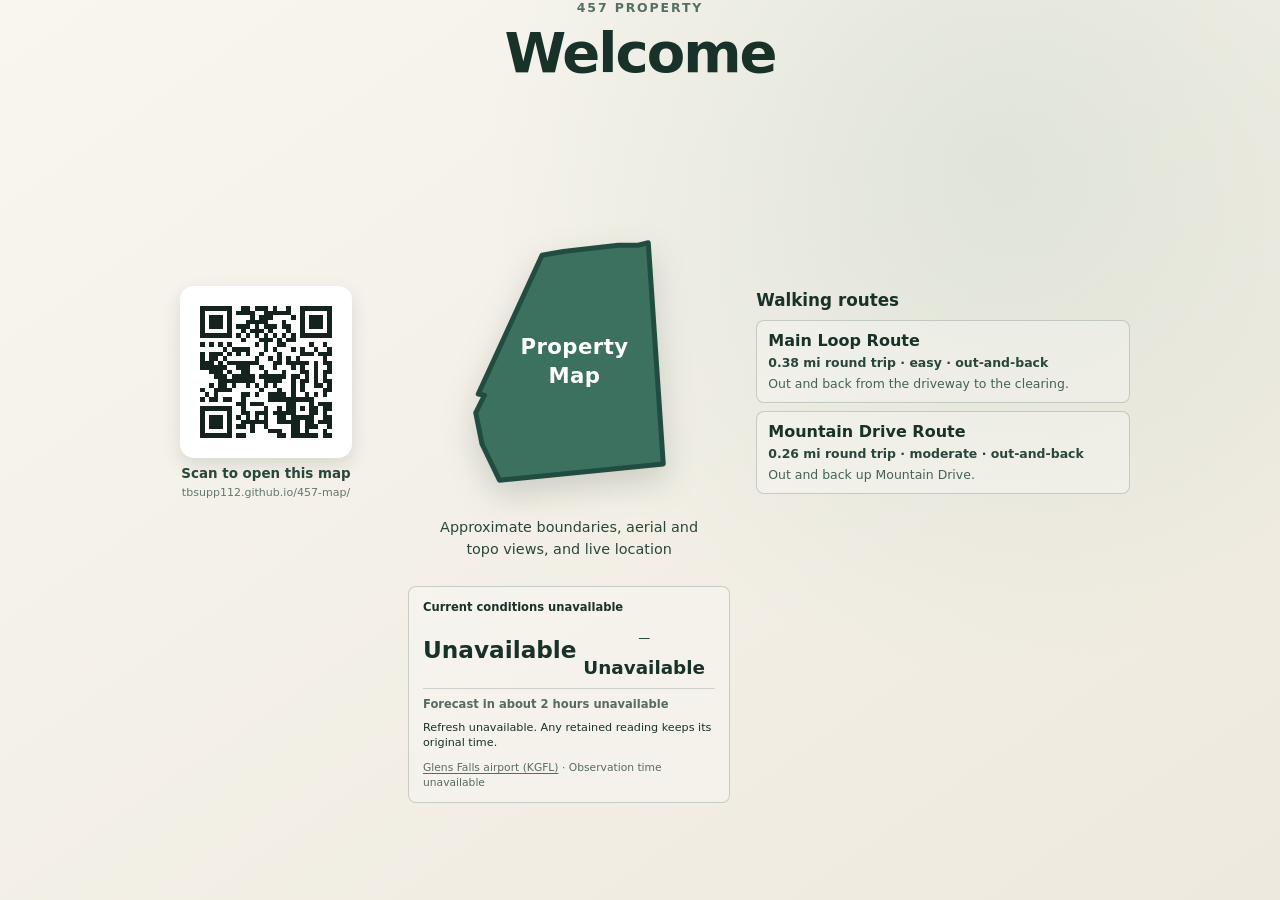
==== index.html @ 67abc8db "update/2026-11-03-terrain-context-zoom" ====
<!doctype html>
<html lang="en">
<head>
  <meta charset="utf-8">
  <meta name="viewport" content="width=device-width, initial-scale=1, viewport-fit=cover">
  <meta name="theme-color" content="#f3f0e8">
  <title>457 Property</title>
  <link rel="icon" href="data:,">
  <link rel="stylesheet" href="shared.css?v=20261104-1">
  <link rel="stylesheet" href="home.css?v=20261104-1">
</head>
<body>
  <header class="home-header">
    <p>457 Property</p>
    <h1>Welcome</h1>
  </header>
  <main class="home-main">
    <div class="home-layout">
    <a class="map-card" href="map.html?focus=property" aria-label="Open the Property Map">
      <svg class="parcel-icon" viewBox="0 0 180 220" role="img" aria-labelledby="map-icon-title">
        <title id="map-icon-title">Property Map</title>
        <path d="M17 136 L22 137 L15 151 L20 176 L34 205 L165 192 L153 15 L145 17 L129 17 L85 22 L68 25 Z"></path>
        <text x="94" y="104">Property</text>
        <text x="94" y="127">Map</text>
      </svg>
      <span>Approximate boundaries, aerial and topo views, and live location</span>
    </a>
    <section class="home-weather" aria-labelledby="home-weather-title">
      <h2 id="home-weather-title" class="weather-accessible-title">Weather</h2>
      <div id="home-weather-content"><p>Weather is unavailable.</p></div>
    </section>
    <!-- Static QR target: regenerate this asset if the public site URL changes. -->
    <section class="home-qr" aria-labelledby="home-qr-caption">
      <div class="home-qr-image">
        <img src="assets/qr/457-map-qr.svg" width="165" height="165" alt="QR code linking to the 457 Property map">
      </div>
      <p id="home-qr-caption">Scan to open this map</p>
      <p class="home-qr-url">tbsupp112.github.io/457-map/</p>
    </section>
    <section class="home-routes" id="home-routes" aria-labelledby="home-routes-title" hidden>
      <h2 id="home-routes-title">Walking routes</h2>
      <div id="home-route-list"></div>
    </section>
    </div>
  </main>
  <script src="route-details.js?v=20261104-1" defer></script>
  <script src="weather.js?v=20261104-1" defer></script>
  <script src="home.js?v=20261104-1" defer></script>
</body>
</html>
---- shared.css ----
:root {
  --shared-surface-dark: rgba(20, 35, 29, 0.95);
  --shared-surface-light: #f3f0e8;
  --shared-text-on-dark: #ffffff;
  --shared-text-deep: #183129;
  --shared-text-muted: #61776f;
  --shared-accent: #3c7160;
  --shared-accent-dark: #214d40;
  --shared-accent-deep: #173a2f;
}

.route-details-popout {
  position: absolute;
  z-index: 20;
  width: min(350px, calc(100vw - 44px));
  padding: 17px;
  border: 1px solid rgba(41, 70, 60, 0.3);
  border-radius: 13px;
  color: var(--shared-text-deep);
  background: rgba(253, 252, 247, 0.98);
  box-shadow: 0 16px 40px rgba(28, 50, 42, 0.25);
}
.route-details-popout[hidden] { display: none; }
.route-details-popout h3 { margin: 0 34px 10px 0; font-size: 1.05rem; }
.route-details-close {
  position: absolute;
  top: 7px;
  right: 8px;
  width: 32px;
  height: 32px;
  padding: 0;
  border: 0;
  border-radius: 7px;
  color: #29463c;
  background: transparent;
  font-size: 25px;
  line-height: 1;
  cursor: pointer;
}
.route-details-close:hover,
.route-details-close:focus-visible { background: rgba(60, 113, 96, 0.12); }
.route-elevation-chart { width: 100%; height: auto; display: block; overflow: visible; }
.route-elevation-baseline { stroke: rgba(41, 70, 60, 0.24); stroke-width: 1; }
.route-elevation-area { fill: rgba(60, 113, 96, 0.13); }
.route-elevation-line {
  fill: none;
  stroke: var(--shared-accent);
  stroke-width: 3;
  stroke-linecap: round;
  stroke-linejoin: round;
}
.route-elevation-label { fill: var(--shared-text-muted); font-size: 10px; font-weight: 700; }
.route-elevation-unavailable { margin: 14px 0; color: var(--shared-text-muted); font-size: 0.8rem; }
.route-elevation-stats {
  display: grid;
  grid-template-columns: 1fr 1fr;
  gap: 8px;
  margin-top: 5px;
}
.route-elevation-stats span {
  display: grid;
  gap: 2px;
  padding: 8px 9px;
  border-radius: 8px;
  background: rgba(60, 113, 96, 0.08);
}
.route-elevation-stats small { color: var(--shared-text-muted); font-size: 0.68rem; }
.route-elevation-stats strong { font-size: 0.9rem; }
.route-elevation-note { margin: 10px 0; color: var(--shared-text-muted); font-size: 0.72rem; line-height: 1.4; }

.property-weather { color: var(--shared-text-deep); font-size: 0.78rem; line-height: 1.4; }
.property-weather p { margin: 0; }
.weather-accessible-title { position: absolute !important; width: 1px; height: 1px; padding: 0; margin: -1px !important; overflow: hidden; clip-path: inset(50%); white-space: nowrap; border: 0; }
.weather-status { margin-bottom: 5px !important; font-size: 0.72rem; font-weight: 700; }
.weather-status--stale { color: #8a4e13; }
.weather-metrics { display: grid; grid-template-columns: minmax(0, 1fr) minmax(0, 1fr); align-items: center; gap: 8px; }
.weather-temperature-group { min-width: 0; }
.weather-temperature-line { display: flex; align-items: center; flex-wrap: wrap; gap: 6px; }
.weather-temperature { font-size: 1.65rem; font-weight: 750; line-height: 1.2; }
.weather-condition-icon { width: 36px; height: 36px; flex: 0 0 36px; fill: none; stroke: currentColor; stroke-width: 1.8; stroke-linecap: round; stroke-linejoin: round; }
.weather-condition-text { margin-top: 3px !important; font-size: 0.7rem; }
.weather-wind { display: grid; justify-items: center; text-align: center; min-width: 0; }
.weather-wind-symbol { display: grid; place-items: center; height: 36px; font-size: 0.75rem; }
.weather-wind-arrow { width: 32px; height: 36px; fill: none; stroke: currentColor; stroke-width: 2.8; stroke-linecap: round; stroke-linejoin: round; }
.weather-wind-speed { font-size: 1.15rem; font-weight: 750; line-height: 1.25; }
.weather-wind-unit { font-size: 0.72em; font-weight: 600; }
.weather-wind-direction, .weather-wind-gust { font-size: 0.69rem; }
.weather-reading + .weather-reading { margin-top: 2px; }
.weather-observed-precipitation { margin-top: 7px !important; }
.weather-station { margin-top: 9px !important; color: #566b63; font-size: 0.67rem; }
.weather-station a { color: inherit; text-underline-offset: 2px; }
.weather-forecast { margin-top: 9px; padding-top: 7px; border-top: 1px solid rgba(41, 70, 60, 0.18); color: #566b63; font-size: 0.72rem; }
.weather-forecast-title { margin-bottom: 5px !important; font-weight: 700; }
.weather-forecast .weather-temperature { font-size: 1.1rem; }
.weather-forecast .weather-condition-icon { width: 26px; height: 26px; flex-basis: 26px; }
.weather-forecast .weather-wind-symbol { height: 26px; }
.weather-forecast .weather-wind-arrow { width: 23px; height: 26px; stroke-width: 2.5; }
.weather-forecast .weather-wind-speed { font-size: 0.9rem; }
.weather-forecast .weather-wind-direction { font-size: 0.65rem; }
.weather-forecast .weather-reading { margin-top: 4px; }
.weather-message { margin-top: 7px !important; font-size: 0.7rem; }
.property-weather--compact .weather-temperature { font-size: 1.45rem; }
.property-weather--compact .weather-forecast .weather-temperature { font-size: 1.05rem; }
---- home.css ----
:root {
  color-scheme: light;
  font-family: Inter, ui-sans-serif, system-ui, -apple-system, BlinkMacSystemFont, "Segoe UI", sans-serif;
  color: var(--shared-text-deep);
  background: var(--shared-surface-light);
}

* { box-sizing: border-box; }
button { font: inherit; }

body {
  min-height: 100vh;
  min-height: 100dvh;
  margin: 0;
  display: grid;
  grid-template-rows: auto 1fr;
  background: radial-gradient(circle at 78% 18%, rgba(104, 156, 131, 0.14), transparent 32rem), linear-gradient(145deg, #f8f6ef 0%, #eee9de 100%);
}

.home-header { padding: clamp(28px, 6vw, 64px) clamp(22px, 7vw, 92px) 0; }
.home-header p {
  margin: 0 0 5px;
  color: #547064;
  font-size: 0.78rem;
  font-weight: 800;
  letter-spacing: 0.15em;
  text-transform: uppercase;
}
.home-header h1 {
  margin: 0;
  font-size: clamp(2rem, 4.5vw, 3.5rem);
  font-weight: 650;
  letter-spacing: -0.035em;
}
.home-main {
  width: 100%;
  display: grid;
  place-items: center;
  padding: clamp(30px, 6vw, 72px) clamp(22px, 7vw, 92px);
}
.home-layout {
  width: min(980px, 100%);
  display: grid;
  grid-template-areas:
    "map"
    "weather"
    "routes"
    "qr";
  justify-items: center;
  align-items: center;
  gap: clamp(24px, 4vh, 36px);
}
.map-card {
  grid-area: map;
  width: min(310px, 82vw);
  display: flex;
  flex-direction: column;
  align-items: center;
  gap: 18px;
  color: #29463c;
  text-align: center;
  text-decoration: none;
  transition: transform 160ms ease, color 160ms ease;
}
.parcel-icon {
  width: min(235px, 64vw);
  overflow: visible;
  filter: drop-shadow(0 13px 16px rgba(28, 50, 42, 0.18));
}
.parcel-icon path {
  fill: var(--shared-accent);
  stroke: var(--shared-accent-dark);
  stroke-linejoin: round;
  stroke-width: 4;
}
.parcel-icon text {
  fill: #fff;
  font-size: 17px;
  font-weight: 750;
  letter-spacing: 0.02em;
  text-anchor: middle;
}
.map-card span { max-width: 290px; font-size: 0.92rem; line-height: 1.5; }
.map-card:hover, .map-card:focus-visible { color: #102b22; transform: translateY(-4px); }
.map-card:focus-visible { border-radius: 8px; outline: 3px solid #b36c2d; outline-offset: 8px; }

.home-qr {
  grid-area: qr;
  display: grid;
  justify-items: center;
  gap: 5px;
  color: #29463c;
  text-align: center;
}
.home-qr-image {
  display: grid;
  place-items: center;
  padding: 11px;
  border-radius: 14px;
  background: var(--shared-text-on-dark);
  box-shadow: 0 7px 18px rgba(28, 50, 42, 0.13);
}
.home-qr img {
  width: clamp(120px, 31vw, 165px);
  height: auto;
  display: block;
}
.home-qr p { margin: 0; }
.home-qr-image + p { margin-top: 3px; font-size: 0.84rem; font-weight: 750; }
.home-qr-url { color: var(--shared-text-muted); font-size: 0.69rem; }

.home-routes {
  grid-area: routes;
  width: min(440px, 86vw);
  position: relative;
}
.home-weather {
  grid-area: weather;
  width: min(440px, 100%);
  padding: 12px 14px;
  border: 1px solid rgba(41, 70, 60, 0.22);
  border-radius: 8px;
  background: rgba(255, 255, 255, 0.28);
}
.home-weather h2 { margin: 0 0 8px; font-size: 1rem; }
.home-routes h2 { margin: 0 0 10px; font-size: 1.05rem; }
#home-route-list { display: grid; gap: 8px; }
.home-route-entry { position: relative; }
.route-card {
  width: 100%;
  display: grid;
  gap: 3px;
  padding: 11px 13px;
  border: 1px solid rgba(41, 70, 60, 0.22);
  border-radius: 8px;
  color: inherit;
  background: rgba(255, 255, 255, 0.28);
  text-align: left;
  cursor: pointer;
}
.route-card:hover,
.route-card:focus-visible,
.route-card[aria-expanded="true"] {
  border-color: var(--shared-accent);
  background: rgba(255, 255, 255, 0.56);
}
.route-card:focus-visible { outline: 3px solid #b36c2d; outline-offset: 2px; }
.route-card span { font-size: 0.78rem; line-height: 1.4; }
.route-card-title { font-size: 1rem; line-height: 1.25; }
.route-card-facts { color: #29463c; font-weight: 650; }
.route-card-description { color: #456158; }

.route-details-popout {
  top: calc(100% + 10px);
  right: 0;
}
.route-map-link {
  display: inline-flex;
  min-height: 38px;
  align-items: center;
  padding: 7px 11px;
  border-radius: 7px;
  color: var(--shared-text-on-dark);
  background: var(--shared-accent);
  font-size: 0.78rem;
  font-weight: 750;
  text-decoration: none;
}
.route-map-link:hover,
.route-map-link:focus-visible { background: var(--shared-accent-dark); }

@media (max-width: 600px) {
  .home-main { justify-content: flex-start; }
}

@media (min-width: 620px) {
  .home-layout {
    grid-template-areas: "qr map routes" ". weather .";
    grid-template-columns: minmax(105px, 0.72fr) minmax(170px, 1fr) minmax(185px, 1.16fr);
    gap: clamp(10px, 2.2vw, 26px);
  }

  .map-card { width: 100%; }
  .parcel-icon { width: clamp(155px, 24vw, 225px); }
  .map-card span { font-size: clamp(0.75rem, 1.6vw, 0.9rem); }
  .home-qr img { width: clamp(92px, 16vw, 150px); }
  .home-routes { width: 100%; justify-self: stretch; }
  .home-routes h2 { font-size: clamp(0.93rem, 1.8vw, 1.05rem); }
  .route-card { padding: 10px 11px; }
  .route-card-title { font-size: clamp(0.88rem, 1.8vw, 1rem); }
  .route-card span { font-size: clamp(0.69rem, 1.45vw, 0.78rem); }
  .route-details-popout {
    top: 50%;
    right: calc(100% + 12px);
    transform: translateY(-50%);
  }
}

@media (min-width: 601px) {
  body {
    align-content: center;
    justify-items: center;
    row-gap: 42px;
  }

  .home-header {
    padding: 0;
    text-align: center;
  }

  .home-main {
    padding: 0 clamp(18px, 3vw, 32px);
    justify-content: center;
  }
}
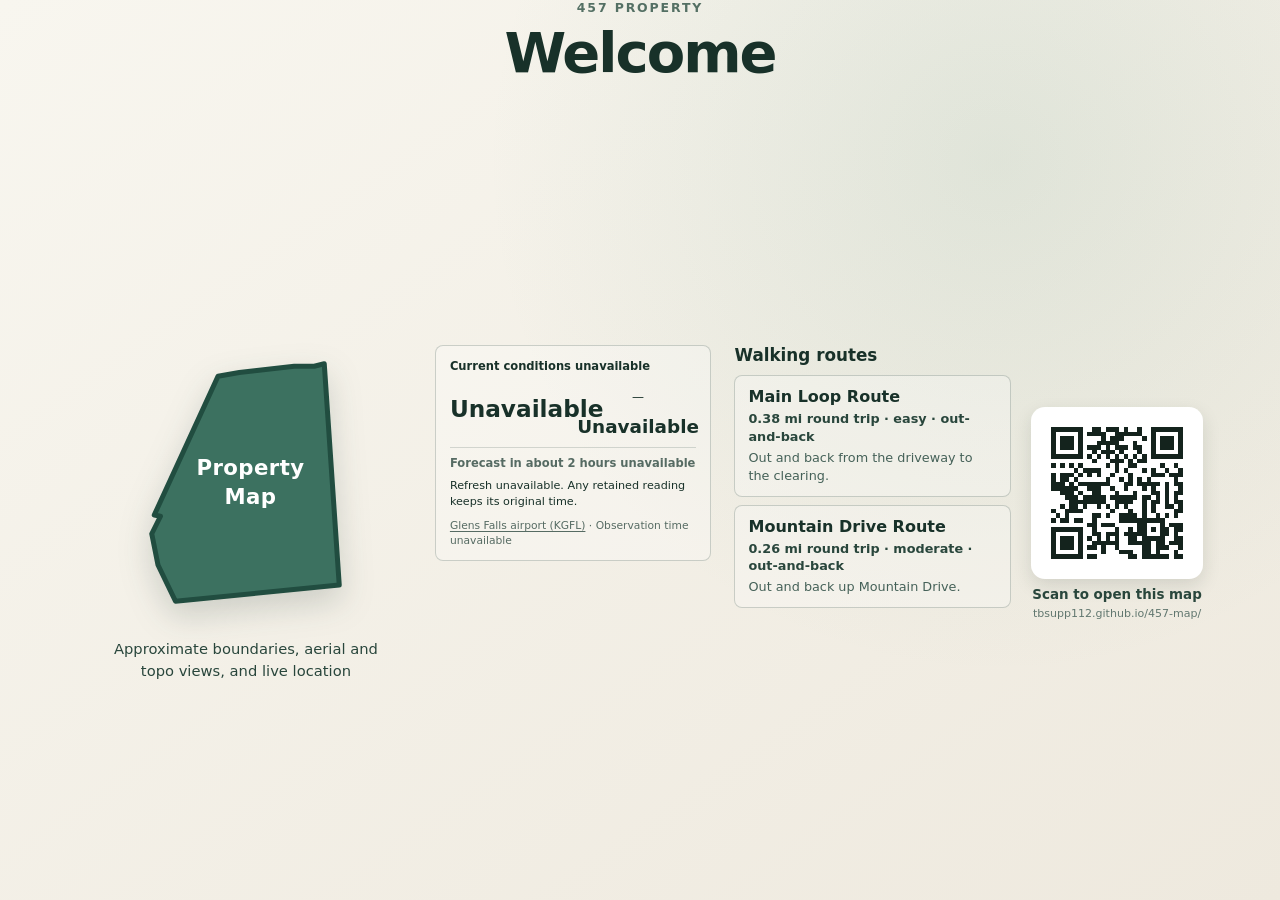
==== commit 10f1527f: "Add files via upload" ====
--- a/index.html
+++ b/index.html
@@ -6,8 +6,8 @@
   <meta name="theme-color" content="#f3f0e8">
   <title>457 Property</title>
   <link rel="icon" href="data:,">
-  <link rel="stylesheet" href="shared.css?v=20261104-1">
-  <link rel="stylesheet" href="home.css?v=20261104-1">
+  <link rel="stylesheet" href="shared.css?v=20261113-3">
+  <link rel="stylesheet" href="home.css?v=20261113-3">
 </head>
 <body>
   <header class="home-header">
@@ -29,6 +29,10 @@
       <h2 id="home-weather-title" class="weather-accessible-title">Weather</h2>
       <div id="home-weather-content"><p>Weather is unavailable.</p></div>
     </section>
+    <section class="home-routes" id="home-routes" aria-labelledby="home-routes-title" hidden>
+      <h2 id="home-routes-title">Walking routes</h2>
+      <div id="home-route-list"></div>
+    </section>
     <!-- Static QR target: regenerate this asset if the public site URL changes. -->
     <section class="home-qr" aria-labelledby="home-qr-caption">
       <div class="home-qr-image">
@@ -37,14 +41,10 @@
       <p id="home-qr-caption">Scan to open this map</p>
       <p class="home-qr-url">tbsupp112.github.io/457-map/</p>
     </section>
-    <section class="home-routes" id="home-routes" aria-labelledby="home-routes-title" hidden>
-      <h2 id="home-routes-title">Walking routes</h2>
-      <div id="home-route-list"></div>
-    </section>
     </div>
   </main>
-  <script src="route-details.js?v=20261104-1" defer></script>
-  <script src="weather.js?v=20261104-1" defer></script>
-  <script src="home.js?v=20261104-1" defer></script>
+  <script src="route-details.js?v=20261113-3" defer></script>
+  <script src="weather.js?v=20261113-3" defer></script>
+  <script src="home.js?v=20261113-3" defer></script>
 </body>
 </html>
--- a/home.css
+++ b/home.css
@@ -39,7 +39,7 @@
   padding: clamp(30px, 6vw, 72px) clamp(22px, 7vw, 92px);
 }
 .home-layout {
-  width: min(980px, 100%);
+  width: min(1120px, 100%);
   display: grid;
   grid-template-areas:
     "map"
@@ -47,7 +47,7 @@
     "routes"
     "qr";
   justify-items: center;
-  align-items: center;
+  align-items: start;
   gap: clamp(24px, 4vh, 36px);
 }
 .map-card {
@@ -175,25 +175,41 @@
 
 @media (min-width: 620px) {
   .home-layout {
-    grid-template-areas: "qr map routes" ". weather .";
-    grid-template-columns: minmax(105px, 0.72fr) minmax(170px, 1fr) minmax(185px, 1.16fr);
-    gap: clamp(10px, 2.2vw, 26px);
-  }
-
+    grid-template-areas: "map map" "weather routes" "qr qr";
+    grid-template-columns: minmax(0, 1fr) minmax(0, 1fr);
+    justify-items: stretch;
+    align-items: start;
+    gap: clamp(20px, 2.8vw, 32px);
+  }
+
+  .map-card { width: min(360px, 100%); justify-self: center; }
+  .parcel-icon { width: clamp(155px, 26vw, 225px); }
+  .map-card span { font-size: clamp(0.82rem, 1.5vw, 0.92rem); }
+  .home-weather, .home-routes { width: 100%; }
+  .home-qr { justify-self: center; }
+  .home-qr img { width: clamp(110px, 15vw, 150px); }
+  .home-routes h2 { font-size: clamp(0.98rem, 1.5vw, 1.05rem); }
+  .route-card { padding: 11px 13px; }
+  .route-card-title { font-size: clamp(0.93rem, 1.5vw, 1rem); }
+  .route-card span { font-size: clamp(0.75rem, 1.2vw, 0.8rem); }
+  .route-details-popout {
+    top: calc(100% + 10px);
+    right: 0;
+    transform: none;
+  }
+}
+
+@media (min-width: 980px) {
+  .home-layout {
+    grid-template-areas: "map weather routes qr";
+    grid-template-columns: minmax(260px, 1.2fr) minmax(220px, 1fr) minmax(220px, 1fr) minmax(120px, 0.6fr);
+    justify-items: stretch;
+    align-items: start;
+    gap: clamp(14px, 1.8vw, 24px);
+  }
   .map-card { width: 100%; }
-  .parcel-icon { width: clamp(155px, 24vw, 225px); }
-  .map-card span { font-size: clamp(0.75rem, 1.6vw, 0.9rem); }
-  .home-qr img { width: clamp(92px, 16vw, 150px); }
-  .home-routes { width: 100%; justify-self: stretch; }
-  .home-routes h2 { font-size: clamp(0.93rem, 1.8vw, 1.05rem); }
-  .route-card { padding: 10px 11px; }
-  .route-card-title { font-size: clamp(0.88rem, 1.8vw, 1rem); }
-  .route-card span { font-size: clamp(0.69rem, 1.45vw, 0.78rem); }
-  .route-details-popout {
-    top: 50%;
-    right: calc(100% + 12px);
-    transform: translateY(-50%);
-  }
+  .home-qr { align-self: center; }
+  .route-details-popout { top: 50%; right: calc(100% + 12px); transform: translateY(-50%); }
 }
 
 @media (min-width: 601px) {
